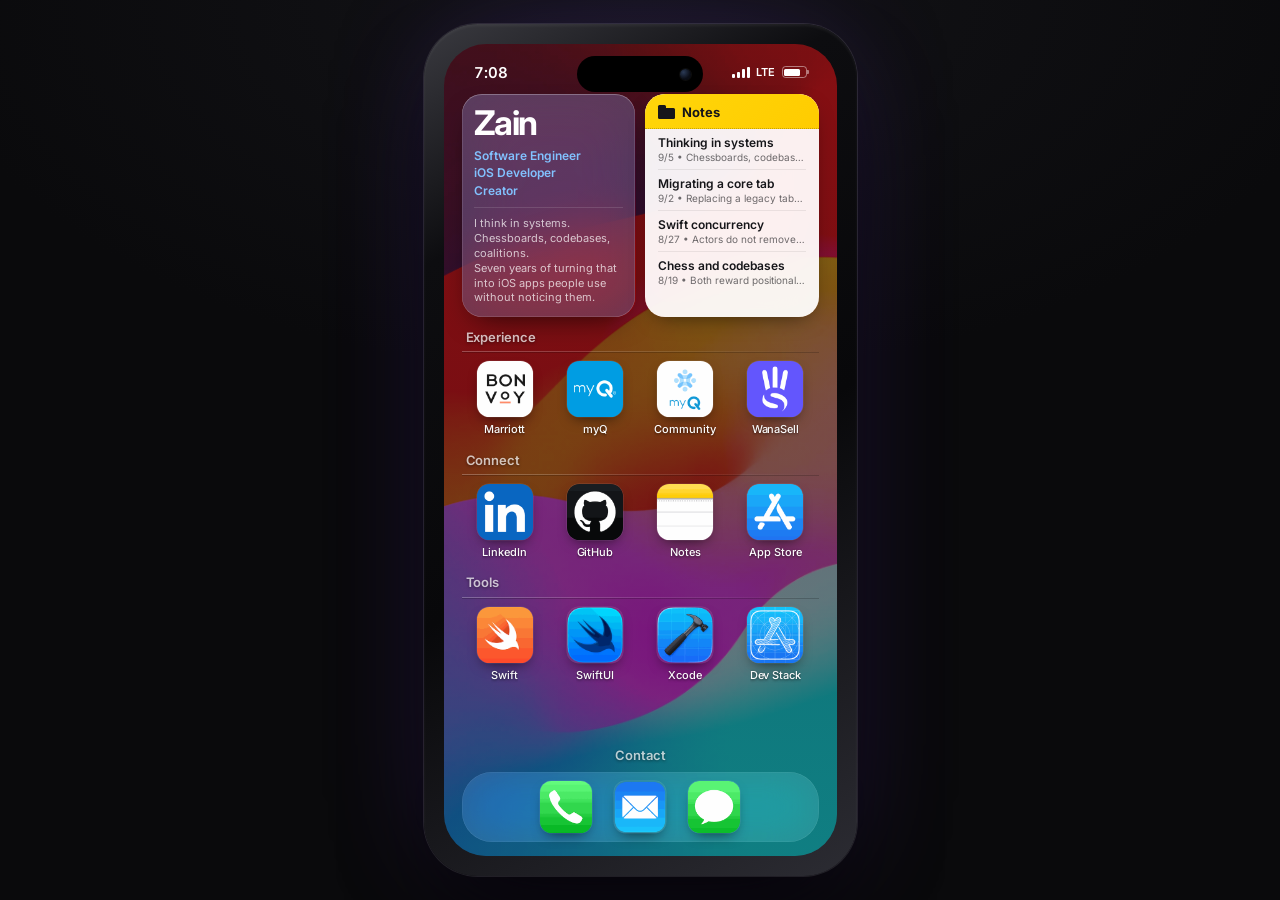
==== index.html @ bf6c98fd "Version asset URLs by content hash The live site broke for anyone holding a cached stylesheet. style" ====
<!DOCTYPE html>
<html lang="en">
<head>
  <meta charset="utf-8" />
  <meta name="viewport" content="width=device-width, initial-scale=1, viewport-fit=cover" />

  <title>zain</title>
  <meta name="description" content="Zain A. is an iOS software engineer building native apps in Swift and SwiftUI. Currently at Marriott, previously myQ and WanaSell." />
  <link rel="canonical" href="https://iosza.in/" />
  <meta name="theme-color" content="#0a0a0c" />
  <meta name="color-scheme" content="dark" />

  <meta property="og:type" content="website" />
  <meta property="og:url" content="https://iosza.in/" />
  <meta property="og:title" content="Zain A. — iOS Engineer" />
  <meta property="og:description" content="Building native apps in Swift and SwiftUI. Currently at Marriott, previously myQ and WanaSell." />
  <meta property="og:image" content="https://iosza.in/assets/og-card.png" />
  <meta property="og:image:width" content="1200" />
  <meta property="og:image:height" content="630" />
  <meta property="og:image:alt" content="Zain A., iOS Engineer" />

  <meta name="twitter:card" content="summary_large_image" />
  <meta name="twitter:title" content="Zain A. — iOS Engineer" />
  <meta name="twitter:description" content="Building native apps in Swift and SwiftUI. Currently at Marriott, previously myQ and WanaSell." />
  <meta name="twitter:image" content="https://iosza.in/assets/og-card.png" />

  <link rel="icon" href="assets/favicon.svg" type="image/svg+xml" />
  <link rel="apple-touch-icon" href="assets/apple-touch-icon.png" />
  <link rel="alternate" type="application/rss+xml" title="Notes — Zain A." href="notes/feed.xml" />

  <link rel="preconnect" href="https://fonts.googleapis.com">
  <link rel="preconnect" href="https://fonts.gstatic.com" crossorigin>
  <link href="https://fonts.googleapis.com/css2?family=Inter:wght@400;500;600;700&display=swap" rel="stylesheet">
  <link rel="stylesheet" href="styles.css?v=f5e1e646">

  <script type="application/ld+json">
  {
    "@context": "https://schema.org",
    "@type": "Person",
    "name": "Zain Ahmed",
    "url": "https://iosza.in/",
    "jobTitle": "iOS Software Engineer",
    "email": "mailto:ioszainahmed@gmail.com",
    "sameAs": [
      "https://www.linkedin.com/in/zainahmedios/",
      "https://github.com/ioszainahmed"
    ],
    "knowsAbout": ["Swift", "SwiftUI", "UIKit", "iOS Development", "GraphQL"]
  }
  </script>
</head>
<body>
  <div class="stage">
    <div class="phone-frame">
      <div class="dynamic-island" aria-hidden="true">
        <span class="island-camera"></span>
      </div>

      <main class="screen">
        <div class="statusbar" aria-hidden="true">
          <span class="clock" id="time">9:41</span>
          <span class="status-right">
            <span class="signal"><i></i><i></i><i></i><i></i></span>
            <span class="carrier">LTE</span>
            <span class="battery"></span>
          </span>
        </div>

        <div class="widgets">
          <section class="widget about" aria-labelledby="about-name">
            <h1 id="about-name">Zain</h1>
            <p class="role">Software Engineer<br>iOS Developer<br>Creator</p>
            <p class="tagline">I think in systems. Chessboards, codebases, coalitions.<br>Seven years of turning that into iOS apps people use without noticing them.</p>
          </section>

          <section class="widget notes" aria-labelledby="notes-heading">
            <a class="notes-header" href="notes/">
              <span class="notes-glyph" aria-hidden="true"></span>
              <h2 id="notes-heading">Notes</h2>
            </a>
            <!-- The rows below are written by build.py from content/notes/*.md.
                 Edit the Markdown and re-run the build; hand edits here are lost. -->
            <ul class="notes-list">
              <!-- build:notes-widget -->
              <li class="note-item">
                <a class="note-link" href="notes/thinking-in-systems/">
                  <span class="note-title">Thinking in systems</span>
                  <span class="note-meta">9/5 &#8226; Chessboards, codebases and coalitions turn out to be the same problem wearing different clothes.</span>
                </a>
              </li>
              <li class="note-item">
                <a class="note-link" href="notes/migrating-a-core-tab/">
                  <span class="note-title">Migrating a core tab</span>
                  <span class="note-meta">9/2 &#8226; Replacing a legacy tab in a shipping app, one screen at a time, without a rewrite anyone had to approve.</span>
                </a>
              </li>
              <li class="note-item">
                <a class="note-link" href="notes/swift-concurrency/">
                  <span class="note-title">Swift concurrency</span>
                  <span class="note-meta">8/27 &#8226; Actors do not remove the concurrency problem, they move it to the boundary where you can see it.</span>
                </a>
              </li>
              <li class="note-item">
                <a class="note-link" href="notes/chess-and-codebases/">
                  <span class="note-title">Chess and codebases</span>
                  <span class="note-meta">8/19 &#8226; Both reward positional play, and both punish the move that only works if nothing else changes.</span>
                </a>
              </li>
              <!-- /build:notes-widget -->
            </ul>
          </section>
        </div>

        <div class="apps">
          <section class="app-row" aria-labelledby="row-experience">
            <h2 class="row-title" id="row-experience">Experience</h2>
            <div class="row-apps">
              <button class="icon" type="button" data-action="experience" data-project="Marriott">
                <span class="tile"><img src="assets/bonvoy.png" alt="" width="180" height="180" decoding="async"></span>
                <span class="label">Marriott</span>
              </button>
              <button class="icon" type="button" data-action="experience" data-project="myQ">
                <span class="tile"><img src="assets/myQ.png" alt="" width="180" height="180" decoding="async"></span>
                <span class="label">myQ</span>
              </button>
              <button class="icon" type="button" data-action="experience" data-project="Community">
                <span class="tile"><img src="assets/community.png" alt="" width="180" height="180" decoding="async"></span>
                <span class="label">Community</span>
              </button>
              <button class="icon" type="button" data-action="experience" data-project="WanaSell">
                <span class="tile"><img src="assets/wanasell.png" alt="" width="180" height="180" decoding="async"></span>
                <span class="label">WanaSell</span>
              </button>
            </div>
          </section>

          <section class="app-row" aria-labelledby="row-connect">
            <h2 class="row-title" id="row-connect">Connect</h2>
            <div class="row-apps">
              <a class="icon" href="https://www.linkedin.com/in/zainahmedios/" target="_blank" rel="noopener noreferrer">
                <span class="tile"><img src="assets/linkedin.png" alt="" width="180" height="180" decoding="async"></span>
                <span class="label">LinkedIn</span>
              </a>
              <a class="icon" href="https://github.com/ioszainahmed" target="_blank" rel="noopener noreferrer">
                <span class="tile"><img src="assets/github.png" alt="" width="180" height="180" decoding="async"></span>
                <span class="label">GitHub</span>
              </a>
              <a class="icon" href="notes/">
                <span class="tile"><img src="assets/notes.png" alt="" width="180" height="180" decoding="async"></span>
                <span class="label">Notes</span>
              </a>
              <button class="icon" type="button" data-action="modal" data-project="App Store">
                <span class="tile"><img src="assets/app-store.png" alt="" width="180" height="180" decoding="async"></span>
                <span class="label">App Store</span>
              </button>
            </div>
          </section>

          <section class="app-row" aria-labelledby="row-tools">
            <h2 class="row-title" id="row-tools">Tools</h2>
            <div class="row-apps">
              <button class="icon" type="button" data-action="modal" data-project="Swift">
                <span class="tile"><img src="assets/swift.png" alt="" width="180" height="180" decoding="async"></span>
                <span class="label">Swift</span>
              </button>
              <button class="icon" type="button" data-action="modal" data-project="SwiftUI">
                <span class="tile"><img src="assets/swiftui.png" alt="" width="180" height="180" decoding="async"></span>
                <span class="label">SwiftUI</span>
              </button>
              <button class="icon" type="button" data-action="modal" data-project="Xcode">
                <span class="tile"><img src="assets/xcode.png" alt="" width="180" height="180" decoding="async"></span>
                <span class="label">Xcode</span>
              </button>
              <button class="icon" type="button" data-action="modal" data-project="Dev Stack">
                <span class="tile"><img src="assets/developer.png" alt="" width="180" height="180" decoding="async"></span>
                <span class="label">Dev Stack</span>
              </button>
            </div>
          </section>
        </div>

        <nav class="dock-section" aria-label="Contact">
          <h2 class="dock-title">Contact</h2>
          <div class="dock">
            <a href="tel:+16302862042" aria-label="Call Zain">
              <span class="tile"><img src="assets/phone.png" alt="" width="180" height="180" decoding="async"></span>
            </a>
            <a href="mailto:ioszainahmed@gmail.com" aria-label="Email Zain">
              <span class="tile"><img src="assets/email.png" alt="" width="180" height="180" decoding="async"></span>
            </a>
            <a href="sms:+16302862042" aria-label="Text Zain">
              <span class="tile"><img src="assets/message.png" alt="" width="180" height="180" decoding="async"></span>
            </a>
          </div>
        </nav>
      </main>
    </div>

    <aside class="detail" id="detail" role="dialog" aria-modal="true" aria-labelledby="detail-title" inert>
      <div class="detail-panel"></div>
    </aside>
  </div>

  <script src="clock.js?v=0480e326"></script>
  <script src="script.js?v=082ebb7b"></script>
</body>
</html>
---- styles.css ----
/* ==========================================================================
   Zain Ahmed — iOS-style portfolio
   The phone frame is 393px wide, matching an iPhone 15 Pro at 1x, so the
   iOS type ramp below is used at its true point sizes rather than rescaled.
   ========================================================================== */

:root {
  /* --- Wallpaper -------------------------------------------------------- */
  /* The stock iOS wallpaper. It is what makes this read as an iPhone rather
     than a generic phone, so it stays. */
  --wall: url('assets/wallpaper.jpg') center / cover no-repeat;
  /* The image has a near-white band across the middle, exactly where the
     Connect and Tools rows sit, and that band sets the legibility floor.

     Most of the taming is done by the filter rather than the scrim, because a
     black scrim desaturates as it darkens — it washes the wallpaper toward
     grey — whereas contrast() compresses the bright band while lifting the
     shadows, and saturate() puts the colour back. Measured against the source
     image, this combination is 35% brighter and 26% more colourful than a flat
     scrim alone, at the same worst-case contrast.

     White app labels sit at 4.57:1 here (AA is 4.5:1). Raising brightness or
     dropping the scrim goes under it — re-measure rather than adjusting by
     eye. */
  --wall-filter: saturate(1.45) contrast(0.8) brightness(0.72);
  --wall-scrim:
    linear-gradient(
      180deg,
      rgba(8, 4, 20, 0.20) 0%,
      rgba(8, 4, 20, 0.26) 34%,
      rgba(8, 4, 20, 0.30) 62%,
      rgba(8, 4, 20, 0.24) 100%
    );

  /* --- Surfaces --------------------------------------------------------- */
  --void: #0a0a0c;          /* the room the phone sits in */
  --void-lift: #131317;
  --widget-bg: rgba(255, 255, 255, 0.94);
  --widget-line: rgba(0, 0, 0, 0.07);
  --panel-bg: rgba(22, 20, 30, 0.72);
  --panel-line: rgba(255, 255, 255, 0.10);
  --sheet-bg: rgba(30, 28, 38, 0.86);

  /* --- Ink -------------------------------------------------------------- */
  --ink: #ffffff;
  --ink-2: rgba(255, 255, 255, 0.72);
  --ink-3: rgba(255, 255, 255, 0.46);
  --ink-dark: #16161a;
  --ink-dark-2: rgba(22, 22, 26, 0.62);
  --ink-dark-3: rgba(22, 22, 26, 0.42);

  /* iOS dark-mode system colors, not the light-mode ones. */
  --blue: #0a84ff;
  --yellow: #ffd60a;
  --focus: #0a84ff;

  /* --- Type ramp (iOS) -------------------------------------------------- */
  --t-large: 34px;
  --t-title2: 22px;
  --t-title3: 20px;
  --t-headline: 17px;
  --t-body: 17px;
  --t-callout: 16px;
  --t-subhead: 15px;
  --t-footnote: 13px;
  --t-caption: 12px;
  --t-caption2: 11px;

  --sans: -apple-system, BlinkMacSystemFont, "SF Pro Text", "SF Pro Display",
          "Inter", "Segoe UI", Roboto, system-ui, sans-serif;
  --mono: ui-monospace, SFMono-Regular, "SF Mono", Menlo, Consolas, monospace;

  /* --- Reading scale ----------------------------------------------------
     The ramp above is a UI ramp. It tops out at 17px for body copy, which is
     right in a 393px column and too small in a 65ch one, so long-form gets
     four more steps rather than a second system — the article pages still use
     --t-footnote, --t-callout and --t-title3 alongside these. Each one is the
     ceiling of a clamp whose floor is a value from the ramp above, so a phone
     reads the iOS sizes and a laptop reads the larger ones. */
  --t-read: 20px;
  --t-read-lead: 22px;
  --t-read-h2: 30px;
  --t-display: 40px;

  /* --- Article surfaces --------------------------------------------------
     The article pages keep the wallpaper so they feel like the same site, but
     a 2,000-word column cannot be asked to hold contrast against the image's
     near-white band. A second veil over the usual scrim takes the worst case
     from 4.57:1 to 9.3:1 for white and 5.7:1 for --ink-2, which is what the
     hero sits on; the reading surface under it composites to rgb(19,19,22)
     over that same worst case, putting body text at 14.0:1. */
  --read-veil:
    linear-gradient(
      180deg,
      rgba(6, 4, 14, 0.42) 0%,
      rgba(6, 4, 14, 0.55) 55%,
      rgba(6, 4, 14, 0.62) 100%
    );
  --read-surface: rgba(12, 12, 15, 0.94);
  --ink-read: rgba(255, 255, 255, 0.88);

  /* --- Geometry --------------------------------------------------------- */
  --r-tile: 22%;            /* percentage keeps the squircle proportional */
  --r-widget: 20px;
  --r-panel: 26px;
  --r-screen: 42px;
  --r-frame: 54px;

  /* --- Motion ----------------------------------------------------------- */
  /* The curve iOS uses to present sheets. */
  --ease-sheet: cubic-bezier(0.32, 0.72, 0, 1);
  --ease-out: cubic-bezier(0.22, 0.61, 0.36, 1);
  /* A real spring, with the overshoot left in. */
  --spring: linear(
    0, 0.0088 1.9%, 0.0344 3.9%, 0.1163 7.2%, 0.4213 16.6%, 0.5399 20.7%,
    0.6408 24.9%, 0.7255 29.2%, 0.7962 33.7%, 0.8548 38.5%, 0.9028 43.6%,
    0.9419 49.3%, 0.9718 55.4%, 0.9937 62.5%, 1.0074 70.4%, 1.0129 80.4%,
    1.0084 94.4%, 1
  );
  --dur-sheet: 480ms;
  --dur-tap: 140ms;
}

/* ==========================================================================
   Reset
   ========================================================================== */

*, *::before, *::after { box-sizing: border-box; }
* { margin: 0; padding: 0; }

html { -webkit-text-size-adjust: 100%; }

body {
  min-height: 100vh;
  min-height: 100dvh;
  font-family: var(--sans);
  font-size: var(--t-body);
  line-height: 1.4;
  color: var(--ink);
  background: var(--void);
  background-image: radial-gradient(80% 60% at 50% 0%, var(--void-lift) 0%, var(--void) 70%);
  -webkit-font-smoothing: antialiased;
  -moz-osx-font-smoothing: grayscale;
  overflow-x: hidden;
}

img { display: block; max-width: 100%; height: auto; }
ul { list-style: none; }

button {
  font: inherit;
  color: inherit;
  background: none;
  border: 0;
  cursor: pointer;
  -webkit-tap-highlight-color: transparent;
}

a {
  color: inherit;
  text-decoration: none;
  -webkit-tap-highlight-color: transparent;
}

:focus-visible {
  outline: 2px solid var(--focus);
  outline-offset: 3px;
  border-radius: 6px;
}

/* ==========================================================================
   Stage — the room the phone is staged in
   ========================================================================== */

.stage {
  position: relative;
  display: flex;
  align-items: center;
  justify-content: center;
  min-height: 100vh;
  min-height: 100dvh;
  padding: 24px;
}

/* A soft pool of light under the phone, so it reads as sitting in a space
   rather than floating on a flat background. */
.stage::after {
  content: "";
  position: absolute;
  left: 50%;
  bottom: max(8px, 4vh);
  width: min(620px, 70vw);
  height: 120px;
  transform: translateX(-50%);
  background: radial-gradient(50% 50% at 50% 50%, rgba(123, 63, 242, 0.22) 0%, rgba(123, 63, 242, 0) 70%);
  filter: blur(24px);
  pointer-events: none;
  z-index: 0;
  transition: transform 700ms var(--ease-sheet);
}

.stage.detail-open::after { transform: translateX(calc(-50% - 250px)); }

/* ==========================================================================
   Phone
   ========================================================================== */

.phone-frame {
  position: relative;
  z-index: 1;
  width: 433px;              /* 393 screen + 20 bezel each side */
  height: 892px;
  max-height: calc(100dvh - 48px);
  padding: 20px;
  border-radius: var(--r-frame);
  background: linear-gradient(150deg, #3a3a40 0%, #0d0d10 22%, #08080a 55%, #2c2c33 100%);
  box-shadow:
    0 0 0 1px rgba(255, 255, 255, 0.10),
    0 2px 3px rgba(255, 255, 255, 0.06) inset,
    0 50px 90px -20px rgba(0, 0, 0, 0.85),
    0 0 120px -30px rgba(123, 63, 242, 0.35);
  transition: transform 700ms var(--ease-sheet);
}

.stage.detail-open .phone-frame { transform: translateX(-250px); }

.dynamic-island {
  position: absolute;
  top: 32px;
  left: 50%;
  transform: translateX(-50%);
  width: 126px;
  height: 36px;
  border-radius: 18px;
  background: #000;
  z-index: 5;
  display: flex;
  align-items: center;
  justify-content: flex-end;
  padding-right: 12px;
}

.island-camera {
  width: 11px;
  height: 11px;
  border-radius: 50%;
  background: radial-gradient(circle at 32% 30%, #2b3a55 0%, #0a0d16 62%);
  box-shadow: 0 0 0 1px rgba(255, 255, 255, 0.05);
}

/* --- Screen ------------------------------------------------------------- */

.screen {
  position: relative;
  display: grid;
  grid-template-rows: auto auto 1fr auto;
  gap: 11px;
  width: 100%;
  height: 100%;
  padding: 12px 18px 14px;
  border-radius: var(--r-screen);
  /* The frame is a fixed height and shrinks with the viewport, so on a short
     window the content can exceed it. Scrolling beats clipping the dock. */
  overflow-y: auto;
  overflow-x: hidden;
  scrollbar-width: none;
  isolation: isolate;
}

.screen::-webkit-scrollbar { display: none; }

.screen::before {
  content: "";
  position: absolute;
  inset: 0;
  background: var(--wall);
  filter: var(--wall-filter);
  z-index: -2;
}

.screen::after {
  content: "";
  position: absolute;
  inset: 0;
  background: var(--wall-scrim);
  z-index: -1;
}

/* ==========================================================================
   Status bar
   ========================================================================== */

.statusbar {
  display: flex;
  align-items: center;
  justify-content: space-between;
  padding: 6px 12px 0;
  font-size: var(--t-subhead);
  font-weight: 600;
  letter-spacing: 0.1px;
}

/* Tabular figures so the clock does not reflow as the digits change. */
.clock { font-variant-numeric: tabular-nums; }

.status-right {
  display: flex;
  align-items: center;
  gap: 6px;
}

.signal {
  display: flex;
  align-items: flex-end;
  gap: 2px;
  height: 11px;
}

.signal i {
  width: 3px;
  border-radius: 1px;
  background: var(--ink);
}

.signal i:nth-child(1) { height: 4px; }
.signal i:nth-child(2) { height: 6px; }
.signal i:nth-child(3) { height: 9px; }
.signal i:nth-child(4) { height: 11px; }

.carrier { font-size: var(--t-caption2); font-weight: 600; }

.battery {
  position: relative;
  width: 25px;
  height: 12px;
  border: 1px solid rgba(255, 255, 255, 0.45);
  border-radius: 3.5px;
}

.battery::before {
  content: "";
  position: absolute;
  inset: 1.5px;
  width: 68%;
  border-radius: 1.5px;
  background: var(--ink);
}

.battery::after {
  content: "";
  position: absolute;
  top: 50%;
  right: -3px;
  width: 2px;
  height: 4px;
  transform: translateY(-50%);
  border-radius: 0 1px 1px 0;
  background: rgba(255, 255, 255, 0.45);
}

/* ==========================================================================
   Widgets
   ========================================================================== */

.widgets {
  display: grid;
  grid-template-columns: 1fr 1fr;
  gap: 10px;
}

.widget {
  padding: 12px;
  border-radius: var(--r-widget);
  background: var(--widget-bg);
  color: var(--ink-dark);
  box-shadow:
    0 1px 0 rgba(255, 255, 255, 0.4) inset,
    0 8px 22px -10px rgba(0, 0, 0, 0.65);
  -webkit-backdrop-filter: blur(20px) saturate(180%);
  backdrop-filter: blur(20px) saturate(180%);
}

/* Widgets on a real home screen do not match each other — each one carries its
   own app's design language. Notes keeps the white paper of the real Notes
   widget; this one takes the dark vibrancy material, which separates the two
   and lets the name carry the weight its heading rank deserves. */
.about {
  color: var(--ink);
  /* A dark vibrancy material, so it stays translucent and lets the wallpaper
     through the blur — that is what separates it from the wallpaper, not
     opacity. An earlier pass at 0.94 alpha was effectively solid: it sat only
     1.5x lighter than the band behind it, which read as a flat dark slab and
     made the backdrop-filter pointless. These values land 3.4-4.3x lighter
     than that band, keeping white at 9.3:1 and the tagline at 4.6:1. */
  background:
    linear-gradient(158deg, rgba(104, 100, 140, 0.56) 0%, rgba(88, 84, 122, 0.58) 100%);
  -webkit-backdrop-filter: blur(30px) saturate(200%);
  backdrop-filter: blur(30px) saturate(200%);
  box-shadow:
    0 0 0 0.5px rgba(255, 255, 255, 0.22) inset,
    0 1px 0 rgba(255, 255, 255, 0.18) inset,
    0 12px 30px -14px rgba(0, 0, 0, 0.8);
}

/* Short and lowercase, so it can carry real size — a four-letter name at the
   old 22px just left the card looking empty. */
.about h1 {
  font-size: var(--t-large);
  font-weight: 700;
  letter-spacing: -1.4px;
  line-height: 1;
}

.about .role {
  margin-top: 7px;
  font-size: var(--t-caption);
  font-weight: 600;
  line-height: 1.45;
  /* iOS system blue is tuned for near-black. On this lifted, translucent
     surface it measures 2.55:1 — lightened until it clears AA at 4.9:1. */
  color: #82c2ff;
}

.about .tagline {
  margin-top: 8px;
  padding-top: 8px;
  border-top: 1px solid rgba(255, 255, 255, 0.12);
  font-size: var(--t-caption2);
  line-height: 1.35;
  color: var(--ink-2);
  text-wrap: pretty;
}

/* --- Notes -------------------------------------------------------------- */

/* The real Notes widget: a yellow header band with a white folder mark, a
   perforated edge under it, then the note list on white. The header bleeds to
   the widget edges, so the padding lives on the sections rather than the card.
   `.widget.notes` outranks the plain `.widget` padding at every breakpoint. */
.widget.notes {
  display: flex;
  flex-direction: column;
  padding: 0;
  overflow: hidden;
}

/* An <a> to /notes/, matching the real widget: tapping the header opens the
   app. The band bleeds to the widget edges under `overflow: hidden`, so the
   focus ring is inset — a positive offset would be clipped away. */
.notes-header {
  display: flex;
  align-items: center;
  gap: 7px;
  padding: 9px 13px 7px;
  color: var(--ink-dark);
  background: linear-gradient(135deg, #ffd60a 0%, #ffcc00 100%);
  border-bottom: 1.5px dotted rgba(0, 0, 0, 0.22);
  transition: filter var(--dur-tap) var(--ease-out);
}

.notes-header:focus-visible {
  outline: 2px solid var(--ink-dark);
  outline-offset: -3px;
  border-radius: 0;
}

@media (hover: hover) {
  .notes-header:hover { filter: brightness(1.06); }
}

/* Filled white folder: a tab, then the body. */
.notes-glyph {
  position: relative;
  width: 17px;
  height: 14px;
  flex-shrink: 0;
}

.notes-glyph::before {
  content: "";
  position: absolute;
  top: 0;
  left: 0;
  width: 7.5px;
  height: 3.5px;
  border-radius: 1.5px 1.5px 0 0;
  background: currentColor;
}

.notes-glyph::after {
  content: "";
  position: absolute;
  top: 2.5px;
  left: 0;
  width: 17px;
  height: 11.5px;
  border-radius: 1.5px;
  background: currentColor;
}

/* Dark ink, not white. White on this yellow measures 1.41:1 — it is what the
   real widget does, and it is indefensible on a site that lists ADA work in
   its own experience panel. Near-black on the same band is 12.8:1 and reads
   as the Notes app's navigation bar, which is where the app view takes it. */
.notes h2 {
  font-size: var(--t-footnote);
  font-weight: 700;
  letter-spacing: -0.1px;
  color: var(--ink-dark);
}

.notes-list {
  display: flex;
  flex-direction: column;
  padding: 0 13px 10px;
}

.note-item {
  display: flex;
  flex-direction: column;
  padding: 6px 0;
  border-bottom: 1px solid var(--widget-line);
}

.note-item:last-child { border-bottom: 0; padding-bottom: 0; }

/* Each row goes straight to its article rather than to the list: the rows name
   specific pieces, so landing on an index would read as a misfire. */
.note-link {
  display: flex;
  flex-direction: column;
  gap: 1px;
}

.note-link:active { opacity: 0.5; }

@media (hover: hover) {
  .note-link:hover .note-title {
    text-decoration: underline;
    text-underline-offset: 2px;
  }
}

.note-title {
  font-size: var(--t-caption);
  font-weight: 600;
  line-height: 1.25;
}

/* One line, clipped. The preview is the note's description now rather than a
   fixed "No additional text", and a two-line preview would grow the card past
   the name widget it is stretch-aligned with.

   --ink-dark-3 was 2.53:1 against the widget paper. --ink-dark-2 is 4.96:1;
   the alpha that first clears AA here is 0.591, so 0.62 is the nearest token
   above it rather than a new one. */
.note-meta {
  font-size: 10px;
  color: var(--ink-dark-2);
  line-height: 1.2;
  white-space: nowrap;
  overflow: hidden;
  text-overflow: ellipsis;
}

/* ==========================================================================
   Notes app — /notes/, the widget's app opened over the home screen

   This is a page of its own rather than an overlay on /. An overlay would mean
   browser Back from an article returns to the home screen with the app shut,
   and the list would have no URL to link or share.

   A list of titles reads fine at 393px, so the frame costs nothing here and
   the illusion is worth keeping. The articles abandon it — see Reader below.
   ========================================================================== */

/* Two rows, not four: status bar, then the app filling everything under it.
   `.screen.screen-app` outranks the plain `.screen` rule in the mobile block,
   which restates the four-row template. */
.screen.screen-app {
  grid-template-rows: auto 1fr;
  gap: 0;
  padding: 12px 0 0;
}

.screen-app .statusbar { padding: 6px 22px 0; }

/* iOS zooms an app open from the icon it was launched from. The Notes icon is
   the third tile of the Connect row, about 62% across and 66% down the home
   screen, and the app is very nearly the full screen, so its own 62%/66% is
   close enough to land the zoom where the icon was. 0.16 is 62px over 393px —
   an icon's share of the screen width. */
@keyframes app-open {
  from { opacity: 0; transform: scale(0.16); }
  to   { opacity: 1; transform: scale(1); }
}

.notes-app {
  display: flex;
  flex-direction: column;
  min-height: 0;             /* so the list, not the card, does the scrolling */
  margin-top: 10px;
  border-radius: 22px 22px 0 0;
  background: rgba(252, 252, 254, 0.96);
  -webkit-backdrop-filter: blur(24px) saturate(180%);
  backdrop-filter: blur(24px) saturate(180%);
  color: var(--ink-dark);
  overflow: hidden;
  box-shadow:
    0 1px 0 rgba(255, 255, 255, 0.5) inset,
    0 -14px 40px -12px rgba(0, 0, 0, 0.7);
  transform-origin: 62% 66%;
  animation: app-open 520ms var(--ease-sheet) backwards;
}

/* --- Navigation bar ----------------------------------------------------- */

.notes-app-bar {
  flex-shrink: 0;
  padding: 10px 16px 12px;
  background: linear-gradient(135deg, #ffd60a 0%, #ffcc00 100%);
  border-bottom: 1.5px dotted rgba(0, 0, 0, 0.22);
}

.notes-app-back {
  display: inline-flex;
  align-items: center;
  gap: 5px;
  font-size: var(--t-subhead);
  font-weight: 600;
  color: var(--ink-dark-2);   /* 7.3:1 on the band */
}

.notes-app-back:focus-visible {
  outline-color: var(--ink-dark);
  outline-offset: 2px;
}

@media (hover: hover) {
  .notes-app-back:hover { color: var(--ink-dark); }
}

.notes-app-chevron {
  width: 8px;
  height: 8px;
  border-left: 2px solid currentColor;
  border-bottom: 2px solid currentColor;
  border-radius: 1px;
  transform: rotate(45deg);
}

.notes-app-title {
  display: flex;
  align-items: center;
  gap: 8px;
  margin-top: 6px;
  font-size: var(--t-title2);
  font-weight: 700;
  letter-spacing: -0.6px;
  color: var(--ink-dark);
}

/* --- List --------------------------------------------------------------- */

.notes-app-list {
  flex: 1;
  min-height: 0;
  overflow-y: auto;
  overscroll-behavior: contain;
  -webkit-overflow-scrolling: touch;
}

.note-row + .note-row { border-top: 1px solid var(--widget-line); }

.note-row-link {
  display: flex;
  flex-direction: column;
  gap: 3px;
  padding: 12px 16px;
}

/* The rows run edge to edge inside `overflow: hidden`, so the ring is inset. */
.note-row-link:focus-visible {
  outline: 2px solid var(--focus);
  outline-offset: -3px;
  border-radius: 8px;
}

.note-row-link:active { background: rgba(0, 0, 0, 0.05); }

@media (hover: hover) {
  .note-row-link:hover { background: rgba(0, 0, 0, 0.035); }
}

.note-row-title {
  font-size: var(--t-headline);
  font-weight: 600;
  line-height: 1.25;
  letter-spacing: -0.2px;
}

/* One line with an ellipsis, the way the real list truncates a preview. */
.note-row-meta {
  font-size: var(--t-footnote);
  line-height: 1.3;
  color: var(--ink-dark-2);   /* 4.96:1 on the app's paper */
  white-space: nowrap;
  overflow: hidden;
  text-overflow: ellipsis;
}

/* The count sits in a bottom toolbar, as it does in the app. */
.notes-app-count {
  flex-shrink: 0;
  padding: 10px 16px max(12px, env(safe-area-inset-bottom));
  border-top: 1px solid var(--widget-line);
  background: rgba(0, 0, 0, 0.025);
  font-size: var(--t-caption);
  text-align: center;
  color: var(--ink-dark-2);
}

/* ==========================================================================
   App grid
   ========================================================================== */

/* A real home screen grid has a fixed pitch: the rows sit at a constant spacing
   under the widgets and do not stretch to fill the screen. iPad uses a larger
   pitch than iPhone, but it is still fixed. Any spare height collects between
   the last row and the dock, which is why this is flex-start and not
   space-evenly or center. */
.apps {
  display: flex;
  flex-direction: column;
  justify-content: flex-start;
  gap: 13px;
}

.row-title {
  position: relative;
  margin-bottom: 9px;
  padding: 0 4px 6px;
  font-size: var(--t-footnote);
  font-weight: 600;
  letter-spacing: -0.08px;
  color: var(--ink-2);
  text-shadow: 0 1px 3px rgba(0, 0, 0, 0.45);
}

/* A hairline under each section heading. It fades out to the right rather than
   from both ends: the headings are left-aligned, so a symmetric fade would
   imply centred content. The dark line beneath the light one keeps it visible
   where the wallpaper runs pale. */
.row-title::after {
  content: "";
  position: absolute;
  left: 0;
  right: 0;
  bottom: 0;
  height: 1px;
  background: linear-gradient(
    90deg,
    rgba(255, 255, 255, 0.26) 0%,
    rgba(255, 255, 255, 0.14) 48%,
    rgba(255, 255, 255, 0) 100%
  );
  box-shadow: 0 1px 0 rgba(0, 0, 0, 0.18);
}

.row-apps {
  display: grid;
  grid-template-columns: repeat(4, 1fr);
  gap: 10px 4px;
}

.icon {
  display: flex;
  flex-direction: column;
  align-items: center;
  gap: 5px;
  min-width: 0;
}

.tile {
  position: relative;
  display: block;
  width: 56px;
  aspect-ratio: 1;
  border-radius: var(--r-tile);
  overflow: hidden;
  background: rgba(255, 255, 255, 0.06);
  box-shadow:
    0 0 0 0.5px rgba(255, 255, 255, 0.14),
    0 6px 14px -6px rgba(0, 0, 0, 0.7);
  transition: transform var(--dur-tap) var(--ease-out);
}

.tile img { width: 100%; height: 100%; object-fit: cover; }

/* Two source icons ship with their own padding baked in; scale them up so
   every tile reads at the same optical size. */
.tile img[src*="xcode"],
.tile img[src*="swiftui"] { transform: scale(1.08); }

.label {
  font-size: var(--t-caption2);
  font-weight: 500;
  letter-spacing: -0.05px;
  color: var(--ink);
  text-shadow: 0 1px 3px rgba(0, 0, 0, 0.6);
  text-align: center;
  max-width: 100%;
  overflow: hidden;
  text-overflow: ellipsis;
  white-space: nowrap;
}

/* Touch and pointer feedback: iOS scales the icon, it does not fade it. */
.icon:active .tile { transform: scale(0.9); }

@media (hover: hover) {
  .icon:hover .tile { transform: scale(1.06); }
  .icon:active .tile { transform: scale(0.9); }
}

.icon:focus-visible { outline: none; }
.icon:focus-visible .tile {
  outline: 2.5px solid var(--focus);
  outline-offset: 3px;
}

/* ==========================================================================
   Dock
   ========================================================================== */

.dock-section { display: flex; flex-direction: column; gap: 8px; }

.dock-title {
  font-size: var(--t-footnote);
  font-weight: 600;
  color: var(--ink-2);
  text-align: center;
  text-shadow: 0 1px 3px rgba(0, 0, 0, 0.45);
}

.dock {
  display: flex;
  justify-content: center;
  gap: 22px;
  padding: 9px 20px;
  border-radius: 30px;
  background: rgba(255, 255, 255, 0.12);
  -webkit-backdrop-filter: blur(24px) saturate(180%);
  backdrop-filter: blur(24px) saturate(180%);
  box-shadow: 0 0 0 0.5px rgba(255, 255, 255, 0.10) inset;
}

.dock .tile { width: 52px; }
.dock a:active .tile { transform: scale(0.9); }

@media (hover: hover) {
  .dock a:hover .tile { transform: scale(1.06); }
}

.dock a:focus-visible { outline: none; }
.dock a:focus-visible .tile {
  outline: 2.5px solid var(--focus);
  outline-offset: 3px;
}

/* ==========================================================================
   Detail panel — desktop: a card beside the phone; mobile: a bottom sheet
   ========================================================================== */

.detail {
  position: absolute;
  top: 50%;
  left: 50%;
  z-index: 2;
  width: 460px;
  /* Shrink-wraps the content so a short entry is a compact card rather than a
     full-height column with dead space under the button. */
  height: auto;
  max-height: min(892px, calc(100dvh - 48px));
  /* The resting offset stays close to the open one: a hidden element still
     counts toward scrollWidth, and parking it far right gave the page a
     phantom horizontal scrollbar at narrower desktop widths. */
  transform: translate(calc(-50% + 264px), -50%);
  opacity: 0;
  visibility: hidden;
  transition:
    transform var(--dur-sheet) var(--ease-sheet),
    opacity 300ms var(--ease-out),
    visibility 0s linear var(--dur-sheet);
}

.stage.detail-open .detail {
  transform: translate(calc(-50% + 240px), -50%);
  opacity: 1;
  visibility: visible;
  transition:
    transform var(--dur-sheet) var(--ease-sheet),
    opacity 300ms var(--ease-out),
    visibility 0s;
}

.detail-panel {
  position: relative;
  height: auto;
  max-height: min(892px, calc(100dvh - 48px));
  overflow-y: auto;
  overscroll-behavior: contain;
  -webkit-overflow-scrolling: touch;
  padding: 34px 32px 32px;
  border-radius: var(--r-panel);
  background: var(--panel-bg);
  -webkit-backdrop-filter: blur(40px) saturate(180%);
  backdrop-filter: blur(40px) saturate(180%);
  box-shadow:
    0 0 0 1px var(--panel-line),
    0 1px 0 rgba(255, 255, 255, 0.08) inset,
    0 40px 80px -30px rgba(0, 0, 0, 0.9);
}

/* --- Panel content ------------------------------------------------------ */

.detail-close {
  position: absolute;
  top: 18px;
  right: 18px;
  display: grid;
  place-items: center;
  width: 30px;
  height: 30px;
  border-radius: 50%;
  background: rgba(255, 255, 255, 0.12);
  color: var(--ink-2);
  font-size: 15px;
  line-height: 1;
  transition: background var(--dur-tap) var(--ease-out);
}

.detail-close:hover { background: rgba(255, 255, 255, 0.22); color: var(--ink); }
.detail-close:active { transform: scale(0.92); }

.detail-head {
  display: flex;
  align-items: center;
  gap: 16px;
  padding-bottom: 20px;
  margin-bottom: 20px;
  border-bottom: 1px solid var(--panel-line);
}

.detail-icon {
  width: 64px;
  height: 64px;
  flex-shrink: 0;
  border-radius: var(--r-tile);
  overflow: hidden;
  box-shadow: 0 0 0 0.5px rgba(255, 255, 255, 0.16), 0 8px 18px -8px rgba(0, 0, 0, 0.8);
}

.detail-icon img { width: 100%; height: 100%; object-fit: cover; }

.detail-title {
  font-size: var(--t-title2);
  font-weight: 700;
  letter-spacing: -0.5px;
  line-height: 1.15;
}

.detail-role {
  margin-top: 3px;
  font-size: var(--t-subhead);
  font-weight: 500;
  color: var(--blue);
}

.detail-date {
  margin-top: 1px;
  font-size: var(--t-footnote);
  color: var(--ink-3);
  font-variant-numeric: tabular-nums;
}

.detail-body p { font-size: var(--t-subhead); color: var(--ink-2); }

.detail-bullet {
  position: relative;
  padding-left: 18px;
  margin-bottom: 11px;
  font-size: var(--t-subhead);
  line-height: 1.45;
  color: var(--ink-2);
  text-wrap: pretty;
}

.detail-bullet::before {
  content: "";
  position: absolute;
  left: 2px;
  top: 8px;
  width: 5px;
  height: 5px;
  border-radius: 50%;
  background: var(--blue);
}

.detail-link {
  color: var(--blue);
  font-weight: 500;
  text-decoration: underline;
  text-decoration-color: rgba(10, 132, 255, 0.4);
  text-underline-offset: 3px;
}

.detail-link:hover { text-decoration-color: var(--blue); }

.detail-tech {
  display: flex;
  flex-wrap: wrap;
  gap: 7px;
  margin-top: 22px;
}

.detail-tech span {
  padding: 5px 11px;
  border-radius: 100px;
  font-size: var(--t-caption);
  font-weight: 500;
  color: var(--ink-2);
  background: rgba(255, 255, 255, 0.08);
  box-shadow: 0 0 0 0.5px rgba(255, 255, 255, 0.10);
}

.detail-dismiss {
  display: block;
  width: 100%;
  margin-top: 28px;
  padding: 13px;
  border-radius: 14px;
  font-size: var(--t-headline);
  font-weight: 600;
  color: var(--blue);
  background: rgba(10, 132, 255, 0.12);
  transition: background var(--dur-tap) var(--ease-out);
}

.detail-dismiss:hover { background: rgba(10, 132, 255, 0.2); }
.detail-dismiss:active { transform: scale(0.985); }

/* The grabber only means anything on a sheet, so it is hidden on desktop. */
.detail-grabber { display: none; }

/* ==========================================================================
   Modal sheet
   ========================================================================== */

.sheet-backdrop {
  position: fixed;
  inset: 0;
  z-index: 50;
  display: grid;
  place-items: center;
  padding: 24px;
  background: rgba(4, 2, 10, 0.5);
  -webkit-backdrop-filter: blur(6px);
  backdrop-filter: blur(6px);
  opacity: 0;
  transition: opacity 260ms var(--ease-out);
}

.sheet-backdrop.open { opacity: 1; }

.sheet {
  position: relative;
  width: min(360px, 100%);
  max-height: min(560px, 85dvh);
  overflow-y: auto;
  overscroll-behavior: contain;
  padding: 26px 24px 24px;
  border-radius: var(--r-panel);
  background: var(--sheet-bg);
  -webkit-backdrop-filter: blur(40px) saturate(180%);
  backdrop-filter: blur(40px) saturate(180%);
  box-shadow:
    0 0 0 1px var(--panel-line),
    0 1px 0 rgba(255, 255, 255, 0.08) inset,
    0 40px 80px -30px rgba(0, 0, 0, 0.9);
  transform: scale(0.92);
  opacity: 0;
  transition:
    transform var(--dur-sheet) var(--spring),
    opacity 220ms var(--ease-out);
}

.sheet-backdrop.open .sheet { transform: scale(1); opacity: 1; }

.sheet-head {
  display: flex;
  align-items: flex-start;
  justify-content: space-between;
  gap: 12px;
  margin-bottom: 14px;
}

.sheet-title {
  font-size: var(--t-title3);
  font-weight: 700;
  letter-spacing: -0.4px;
}

.sheet p {
  font-size: var(--t-subhead);
  line-height: 1.45;
  color: var(--ink-2);
  text-wrap: pretty;
}

.sheet-cta {
  display: block;
  margin-top: 20px;
  padding: 13px;
  border-radius: 14px;
  font-size: var(--t-headline);
  font-weight: 600;
  text-align: center;
  color: #fff;
  background: var(--blue);
  transition: filter var(--dur-tap) var(--ease-out);
}

.sheet-cta:hover { filter: brightness(1.1); }
.sheet-cta:active { transform: scale(0.985); }

/* ==========================================================================
   Reader — /notes/<slug>/, one article

   The frame is abandoned here, on purpose. A list of titles reads fine at
   393px; two thousand words do not, and a fixed 393px column inside a 1440px
   window is a costume rather than a design. What carries over is the
   wallpaper, the type family and the tokens — the page should feel like the
   same site with the phone put down.
   ========================================================================== */

.reader {
  min-height: 100dvh;
  background: var(--void);
}

/* Fixed, so the wallpaper stays put as the article scrolls. Same image and
   same filter as the home screen; the extra veil is in --read-veil. */
.reader-wall {
  position: fixed;
  inset: 0;
  z-index: 0;
  pointer-events: none;
}

.reader-wall::before,
.reader-wall::after {
  content: "";
  position: absolute;
  inset: 0;
}

.reader-wall::before {
  background: var(--wall);
  filter: var(--wall-filter);
}

.reader-wall::after { background: var(--read-veil), var(--wall-scrim); }

.reader-hero,
.reader-main,
.reader-foot {
  position: relative;
  z-index: 1;
  padding-left: max(22px, env(safe-area-inset-left));
  padding-right: max(22px, env(safe-area-inset-right));
}

/* The measure, set by measurement rather than by the usual 65ch reflex. `ch`
   is the width of "0", which is much wider than the average lowercase letter
   in SF, so the usual 65ch ran the longest lines here to 90 characters — well
   past comfortable. 52ch measures 560px at this size and lands the longest
   lines at 76, which is the top of the range rather than past it. */
.reader-col {
  width: 100%;
  max-width: 52ch;
  margin: 0 auto;
}

/* --- Navigation bar ------------------------------------------------------
   Sticky, so the way back is reachable at any scroll position. The article
   otherwise reads as a page you have been dropped onto rather than a screen
   you pushed onto a stack, which is the wrong end of the illusion to lose.

   The title swap is progressive: `position: sticky` and the back link are
   pure CSS, and reader.js only adds the condensed title. With the script
   blocked you still get a working bar.
   ------------------------------------------------------------------------ */

.reader-bar {
  position: sticky;
  top: 0;
  z-index: 10;
  padding: 0 max(22px, env(safe-area-inset-left));
  background: rgba(14, 10, 22, 0.62);
  -webkit-backdrop-filter: blur(24px) saturate(180%);
  backdrop-filter: blur(24px) saturate(180%);
  border-bottom: 1px solid rgba(255, 255, 255, 0.10);
}

.reader-bar-col {
  display: flex;
  align-items: center;
  gap: 12px;
  max-width: 52ch;
  height: 52px;
  margin: 0 auto;
}

.reader-bar-back {
  display: inline-flex;
  align-items: center;
  gap: 6px;
  flex-shrink: 0;
  font-size: var(--t-subhead);
  font-weight: 600;
  color: var(--ink-2);
  transition: color var(--dur-tap) var(--ease-out);
}

@media (hover: hover) {
  .reader-bar-back:hover { color: var(--ink); }
}

/* Sits out of the way until the hero title has scrolled under the bar. */
.reader-bar-title {
  min-width: 0;
  font-size: var(--t-footnote);
  font-weight: 600;
  color: var(--ink);
  white-space: nowrap;
  overflow: hidden;
  text-overflow: ellipsis;
  opacity: 0;
  transform: translateY(6px);
  transition:
    opacity 220ms var(--ease-out),
    transform 220ms var(--ease-out);
}

.reader-bar.is-condensed .reader-bar-title {
  opacity: 1;
  transform: none;
}

/* --- Hero --------------------------------------------------------------- */

.reader-hero {
  padding-top: clamp(22px, 5vw, 52px);
  padding-bottom: clamp(34px, 7vw, 76px);
}

.reader-title {
  font-size: clamp(var(--t-title2), 8vw, var(--t-display));
  font-weight: 700;
  letter-spacing: -1.2px;
  line-height: 1.08;
  text-wrap: balance;
}

.reader-standfirst {
  margin-top: 14px;
  font-size: clamp(var(--t-callout), 4vw, var(--t-read-lead));
  line-height: 1.5;
  color: var(--ink-2);
  text-wrap: pretty;
}

.reader-meta {
  display: flex;
  flex-wrap: wrap;
  align-items: center;
  gap: 10px;
  margin-top: clamp(18px, 3vw, 26px);
  font-size: var(--t-footnote);
  color: var(--ink-2);
}

.reader-meta > * + *::before {
  content: "\2022";
  margin-right: 10px;
  color: var(--ink-3);
}

.reader-byline { font-weight: 600; color: var(--ink); }

/* --- Reading surface ---------------------------------------------------- */

/* No backdrop-filter on these two. They abut, and two separately blurred
   regions sampling the same fixed image leave a seam at the join. At 0.94 the
   wallpaper still shows through as a few levels of drift, which is the
   continuity the page is after. */
.reader-main {
  padding-top: clamp(30px, 6vw, 54px);
  padding-bottom: clamp(24px, 5vw, 44px);
  background: var(--read-surface);
  border-top: 1px solid rgba(255, 255, 255, 0.10);
  border-radius: var(--r-panel) var(--r-panel) 0 0;
}

.reader-foot {
  padding-bottom: clamp(40px, 9vw, 88px);
  background: var(--read-surface);
}

/* --- Prose -------------------------------------------------------------- */

.prose {
  font-size: clamp(var(--t-body), 3.4vw, var(--t-read));
  line-height: 1.72;
  color: var(--ink-read);     /* 14.0:1 on the reading surface */
  text-wrap: pretty;
}

.prose > * + * { margin-top: 1.15em; }

.prose h2,
.prose h3,
.prose h4 {
  color: var(--ink);
  letter-spacing: -0.4px;
  line-height: 1.22;
  text-wrap: balance;
}

.prose h2 {
  margin-top: 2em;
  font-size: clamp(var(--t-title2), 5.2vw, var(--t-read-h2));
  font-weight: 700;
}

.prose h3 {
  margin-top: 1.7em;
  font-size: clamp(var(--t-title3), 4vw, var(--t-read-lead));
  font-weight: 600;
}

/* h4 stays at the body size and leans on weight; anything smaller than the
   copy it introduces stops reading as a heading. */
.prose h4 {
  margin-top: 1.5em;
  font-size: 1em;
  font-weight: 700;
}

.prose strong { font-weight: 600; color: var(--ink); }
.prose em { font-style: italic; }

/* iOS system blue measures 4.94:1 on the reading surface, so the token holds
   here without lightening the way it had to on the name widget. */
.prose a {
  color: var(--blue);
  text-decoration: underline;
  text-underline-offset: 3px;
  text-decoration-thickness: 1px;
  text-decoration-color: rgba(10, 132, 255, 0.45);
  transition: text-decoration-color var(--dur-tap) var(--ease-out);
}

.prose a:hover { text-decoration-color: var(--blue); }

.prose-list { padding-left: 1.4em; }
.prose li + li { margin-top: 0.5em; }

.prose ul.prose-list > li {
  position: relative;
  list-style: none;
}

.prose ul.prose-list > li::before {
  content: "";
  position: absolute;
  left: -1em;
  top: 0.66em;
  width: 5px;
  height: 5px;
  border-radius: 50%;
  background: var(--yellow);
}

.prose ol.prose-list > li::marker {
  color: var(--yellow);
  font-variant-numeric: tabular-nums;
  font-weight: 600;
}

.prose blockquote {
  margin-top: 1.7em;
  padding: 2px 0 2px 20px;
  border-left: 3px solid var(--yellow);
  font-size: clamp(var(--t-callout), 3.7vw, var(--t-read-lead));
  line-height: 1.55;
  color: var(--ink);
}

.prose blockquote > * + * { margin-top: 0.8em; }

.prose code {
  padding: 0.15em 0.4em;
  border-radius: 6px;
  font-family: var(--mono);
  font-size: 0.86em;
  background: rgba(255, 255, 255, 0.09);
}

/* Wide code scrolls inside its own box; the page itself never does. */
.code-block {
  position: relative;
  margin-top: 1.5em;
  border: 1px solid rgba(255, 255, 255, 0.10);
  border-radius: 14px;
  background: rgba(0, 0, 0, 0.42);
  overflow: hidden;
}

.code-block pre {
  overflow-x: auto;
  padding: 18px;
}

.code-block code {
  display: block;
  padding: 0;
  border-radius: 0;
  background: none;
  font-size: var(--t-footnote);
  line-height: 1.6;
  color: var(--ink-read);
  white-space: pre;
}

.code-lang {
  position: absolute;
  top: 9px;
  right: 13px;
  font-size: var(--t-caption2);
  font-weight: 600;
  letter-spacing: 0.5px;
  text-transform: uppercase;
  color: var(--ink-3);
}

.code-block:has(.code-lang) pre { padding-top: 30px; }

.prose hr {
  margin: 2.2em 0;
  border: 0;
  height: 1px;
  background: rgba(255, 255, 255, 0.14);
}

.prose img {
  margin-top: 1.5em;
  border-radius: 14px;
}

/* --- Footer ------------------------------------------------------------- */

.reader-adjacents {
  display: grid;
  grid-template-columns: 1fr;
  gap: 12px;
  padding-top: clamp(26px, 5vw, 38px);
  border-top: 1px solid rgba(255, 255, 255, 0.12);
}

@media (min-width: 640px) {
  .reader-adjacents { grid-template-columns: 1fr 1fr; }
}

.reader-adjacent {
  display: flex;
  flex-direction: column;
  gap: 5px;
  padding: 16px 18px;
  border: 1px solid rgba(255, 255, 255, 0.09);
  border-radius: 16px;
  background: rgba(255, 255, 255, 0.055);
  transition: background var(--dur-tap) var(--ease-out);
}

@media (hover: hover) {
  .reader-adjacent:hover { background: rgba(255, 255, 255, 0.11); }
}

.reader-adjacent-label {
  font-size: var(--t-caption2);
  font-weight: 600;
  letter-spacing: 0.6px;
  text-transform: uppercase;
  color: var(--yellow);        /* 12.7:1 on the card */
}

.reader-adjacent-title {
  font-size: var(--t-callout);
  font-weight: 600;
  color: var(--ink);
  text-wrap: pretty;
}

/* The way back out of the article, and the only route to the rest of the site
   from here — so it is a button rather than the footnote-sized text link it
   started as. Same shape as .detail-dismiss on the home screen, which is
   already this site's language for "leave this view".

   #58a6ff rather than the iOS system blue: on this tinted fill the system
   blue measures 4.52:1, which clears AA by nothing at all. This is 6.53:1. */
.reader-home {
  margin-top: clamp(26px, 5vw, 40px);
}

.reader-home a {
  display: flex;
  align-items: center;
  justify-content: center;
  gap: 10px;
  padding: 15px 22px;
  border-radius: 16px;
  font-size: var(--t-headline);
  font-weight: 600;
  color: #58a6ff;
  background: rgba(10, 132, 255, 0.16);
  box-shadow: inset 0 0 0 1px rgba(88, 166, 255, 0.22);
  transition:
    background var(--dur-tap) var(--ease-out),
    transform var(--dur-tap) var(--ease-out);
}

@media (hover: hover) {
  .reader-home a:hover { background: rgba(10, 132, 255, 0.26); }
}

.reader-home a:active { transform: scale(0.985); }

/* A four-icon grid — the thing being returned to, not a generic house.
   One 7px tile plus three box-shadow copies at a 10px pitch. */
.reader-home-glyph {
  position: relative;
  width: 17px;
  height: 17px;
  flex-shrink: 0;
}

.reader-home-glyph::before {
  content: "";
  position: absolute;
  top: 0;
  left: 0;
  width: 7px;
  height: 7px;
  border-radius: 2px;
  background: currentColor;
  box-shadow:
    10px 0 0 currentColor,
    0 10px 0 currentColor,
    10px 10px 0 currentColor;
}

@media (max-width: 360px) {
  .reader-hero,
  .reader-main,
  .reader-foot {
    padding-left: max(18px, env(safe-area-inset-left));
    padding-right: max(18px, env(safe-area-inset-right));
  }
}

/* ==========================================================================
   Entrance — one orchestrated page load, then motion only on interaction
   ========================================================================== */

@keyframes rise {
  from { opacity: 0; transform: translateY(14px) scale(0.985); }
  to   { opacity: 1; transform: none; }
}

@keyframes power-on {
  from { opacity: 0; transform: translateY(22px) scale(0.97); }
  to   { opacity: 1; transform: none; }
}

/* `backwards`, not `both`: a forwards-filling animation keeps ownership of
   `transform` after it ends, which would beat the .detail-open rule that
   slides the phone aside. */
.phone-frame { animation: power-on 900ms var(--ease-sheet) backwards; }

.widgets > *,
.app-row,
.dock-section {
  animation: rise 620ms var(--ease-sheet) backwards;
  animation-delay: calc(160ms + var(--i, 0) * 70ms);
}

.widgets > *:nth-child(1) { --i: 0; }
.widgets > *:nth-child(2) { --i: 1; }
.apps .app-row:nth-child(1) { --i: 2; }
.apps .app-row:nth-child(2) { --i: 3; }
.apps .app-row:nth-child(3) { --i: 4; }
.dock-section { --i: 5; }

/* ==========================================================================
   Tablet
   ========================================================================== */

@media (max-width: 1180px) and (min-width: 768px) {
  .stage.detail-open .phone-frame { transform: translateX(-205px); }
  .stage.detail-open::after { transform: translateX(calc(-50% - 205px)); }
  .detail {
    width: 380px;
    transform: translate(calc(-50% + 249px), -50%);
  }
  .stage.detail-open .detail { transform: translate(calc(-50% + 225px), -50%); }
  .detail-panel { padding: 30px 24px 26px; }
}

/* The phone is scaled here, but a transform does not change its layout box, so
   the offsets below are figured from its visual half-width (433 * 0.84 / 2). */
@media (max-width: 900px) and (min-width: 768px) {
  .phone-frame { transform: scale(0.84); transform-origin: center; }
  .stage.detail-open .phone-frame { transform: translateX(-182px) scale(0.84); }
  .stage.detail-open::after { transform: translateX(calc(-50% - 182px)); }
  .detail {
    width: 340px;
    transform: translate(calc(-50% + 210px), -50%);
  }
  .stage.detail-open .detail { transform: translate(calc(-50% + 194px), -50%); }
  .detail-panel { padding: 26px 20px 22px; }
}

/* ==========================================================================
   Mobile — the frame comes off and the page becomes the phone
   ========================================================================== */

@media (max-width: 767px) {
  .stage {
    display: block;
    min-height: 100dvh;
    padding: 0;
  }

  .stage::after { display: none; }

  .phone-frame {
    width: 100%;
    height: auto;
    min-height: 100dvh;
    max-height: none;
    padding: 0;
    border-radius: 0;
    background: none;
    box-shadow: none;
    animation: none;
    transform: none !important;
  }

  .dynamic-island { display: none; }

  .screen {
    min-height: 100dvh;
    height: auto;
    border-radius: 0;
    gap: 20px;
    padding:
      max(12px, env(safe-area-inset-top)) max(18px, env(safe-area-inset-right))
      max(20px, env(safe-area-inset-bottom)) max(18px, env(safe-area-inset-left));
    /* Four rows, same as the base rule — status bar, widgets, apps, dock.
       The 1fr must land on the app grid: if a child above it is ever removed
       from the grid (display:none rather than hidden), the rows shift up, the
       dock inherits the 1fr and stretches, and a gap opens beneath it. */
    grid-template-rows: auto auto 1fr auto;
  }

  /* The wallpaper is fixed so it does not slide away as the page scrolls. */
  .screen::before,
  .screen::after {
    position: fixed;
    inset: 0;
  }

  /* Kept on mobile, as it was originally: the clock and indicators are what
     make the page read as a phone once the frame is gone. */
  .statusbar {
    padding: 2px 4px 0;
    font-size: var(--t-subhead);
  }

  .widgets { gap: 12px; }
  .widget { padding: 16px; border-radius: 22px; }

  /* Two columns at every width. Stacking these full-width gets closer to the
     iOS medium widget proportion, but it costs 73px of height and pushes the
     app grid and dock further down the page, which matters more. */

  .about h1 { font-size: var(--t-title2); }
  .about .role { font-size: var(--t-footnote); }
  .about .tagline { font-size: var(--t-footnote); }
  .notes h2 { font-size: var(--t-subhead); }
  .note-title { font-size: var(--t-footnote); }
  .note-meta { font-size: var(--t-caption2); }

  .apps { gap: 22px; }
  .row-title { font-size: var(--t-subhead); margin-bottom: 12px; }

  .row-apps {
    grid-template-columns: repeat(4, 1fr);
    gap: 16px 6px;
  }

  .tile { width: min(68px, 15vw); }
  .label { font-size: var(--t-caption); }

  .dock { gap: min(28px, 7vw); }
  .dock .tile { width: min(62px, 14vw); }

  /* --- Detail becomes a bottom sheet ------------------------------------ */

  .detail {
    /* `inset: 0` alone sizes this to the viewport. An explicit height here
       disagrees with the inset in some embedded contexts and leaves a strip of
       wallpaper under the sheet. */
    position: fixed;
    inset: 0;
    z-index: 100;
    width: auto;
    height: auto;
    max-height: none;
    transform: none;
    background: rgba(4, 2, 10, 0.42);
    -webkit-backdrop-filter: blur(8px);
    backdrop-filter: blur(8px);
    display: flex;
    align-items: flex-end;
  }

  .stage.detail-open .detail { transform: none; }

  .detail-panel {
    height: auto;
    max-height: 92dvh;
    width: 100%;
    padding: 10px 22px max(26px, env(safe-area-inset-bottom));
    border-radius: 24px 24px 0 0;
    transform: translateY(100%);
    transition: transform var(--dur-sheet) var(--ease-sheet);
  }

  .stage.detail-open .detail-panel { transform: translateY(0); }

  .detail-grabber {
    display: block;
    width: 36px;
    height: 5px;
    margin: 0 auto 14px;
    border-radius: 100px;
    background: rgba(255, 255, 255, 0.28);
  }

  .detail-close {
    top: 14px;
    right: 16px;
    width: 30px;
    height: 30px;
  }

  .detail-head { gap: 14px; padding-bottom: 16px; margin-bottom: 16px; }
  .detail-icon { width: 54px; height: 54px; }
  .detail-title { font-size: var(--t-title3); }

  /* --- Modal becomes a bottom sheet too --------------------------------- */

  .sheet-backdrop {
    display: flex;
    align-items: flex-end;
    padding: 0;
  }

  .sheet {
    width: 100%;
    max-height: 88dvh;
    padding: 10px 22px max(26px, env(safe-area-inset-bottom));
    border-radius: 24px 24px 0 0;
    transform: translateY(100%);
    transition: transform var(--dur-sheet) var(--ease-sheet), opacity 200ms var(--ease-out);
  }

  .sheet-backdrop.open .sheet { transform: translateY(0); }

  .sheet::before {
    content: "";
    display: block;
    width: 36px;
    height: 5px;
    margin: 0 auto 16px;
    border-radius: 100px;
    background: rgba(255, 255, 255, 0.28);
  }
}

/* Four columns hold down to 320px once the tiles shrink; dropping to three
   would strand the fourth app of each row on a line of its own. */
@media (max-width: 360px) {
  .tile { width: min(58px, 15vw); }
  .label { font-size: var(--t-caption2); }
  .row-apps { gap: 14px 4px; }
  .dock .tile { width: min(54px, 14vw); }
}

/* ==========================================================================
   Reduced motion
   ========================================================================== */

@media (prefers-reduced-motion: reduce) {
  *, *::before, *::after {
    animation-duration: 0.01ms !important;
    animation-iteration-count: 1 !important;
    transition-duration: 0.01ms !important;
    scroll-behavior: auto !important;
  }

  .detail,
  .stage.detail-open .detail { transition: opacity 0.01ms, visibility 0s; }
}
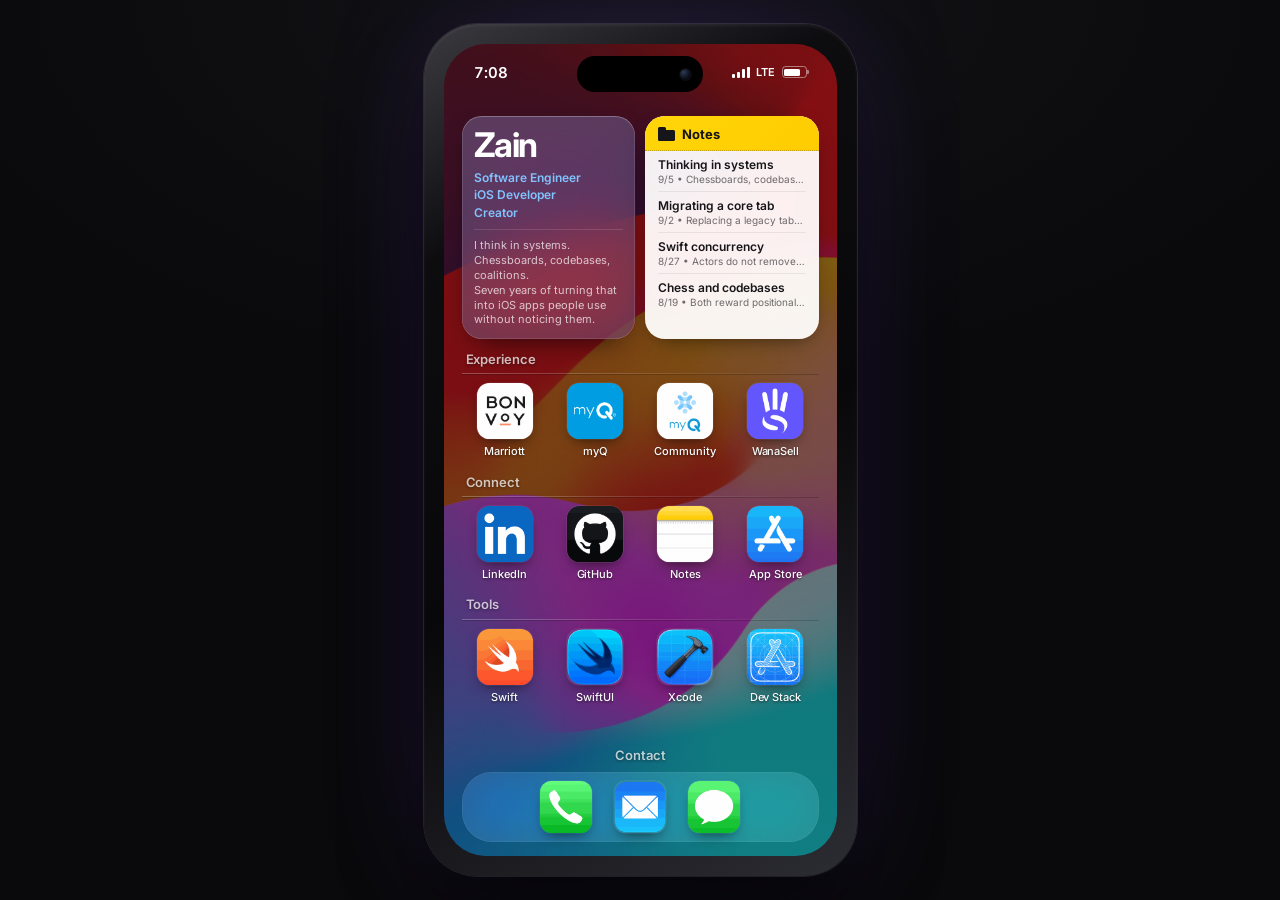
==== commit a1d8fded: "Clear the Dynamic Island above the first widget row The widgets sat 2px under the island, looking we" ====
--- a/index.html
+++ b/index.html
@@ -31,7 +31,7 @@
   <link rel="preconnect" href="https://fonts.googleapis.com">
   <link rel="preconnect" href="https://fonts.gstatic.com" crossorigin>
   <link href="https://fonts.googleapis.com/css2?family=Inter:wght@400;500;600;700&display=swap" rel="stylesheet">
-  <link rel="stylesheet" href="styles.css?v=f5e1e646">
+  <link rel="stylesheet" href="styles.css?v=34cc4197">
 
   <script type="application/ld+json">
   {
@@ -50,6 +50,8 @@
   </script>
 </head>
 <body>
+  <div class="home-wall" aria-hidden="true"></div>
+
   <div class="stage">
     <div class="phone-frame">
       <div class="dynamic-island" aria-hidden="true">
--- a/styles.css
+++ b/styles.css
@@ -174,6 +174,7 @@
 
 .stage {
   position: relative;
+  z-index: 1;              /* above .home-wall on mobile */
   display: flex;
   align-items: center;
   justify-content: center;
@@ -269,6 +270,36 @@
 
 .screen::-webkit-scrollbar { display: none; }
 
+/* The mobile wallpaper. Off on desktop, where the frame clips the wallpaper to
+   the screen's rounded rect and .screen's own pseudo-elements do the job.
+
+   Structured deliberately: the fixed element carries no filter, and the filter
+   sits on a child. A filter on a fixed element promotes it to its own
+   composited layer in WebKit, which stops it tracking the viewport on iOS
+   Safari — it scrolls with the document and exposes a band above it. This is
+   the same shape as .reader-wall, which never had the problem. */
+.home-wall {
+  display: none;
+  position: fixed;
+  inset: 0;
+  z-index: 0;
+  pointer-events: none;
+}
+
+.home-wall::before,
+.home-wall::after {
+  content: "";
+  position: absolute;
+  inset: 0;
+}
+
+.home-wall::before {
+  background: var(--wall);
+  filter: var(--wall-filter);
+}
+
+.home-wall::after { background: var(--wall-scrim); }
+
 .screen::before {
   content: "";
   position: absolute;
@@ -362,10 +393,16 @@
    Widgets
    ========================================================================== */
 
+/* The Dynamic Island overlays the top of the screen, and the status bar sits
+   beside it rather than under it, so the first widget row has to clear the
+   island itself. A real home screen leaves roughly 24pt there; at 2px the
+   widgets looked welded to it. Trimmed back on mobile, where the island is
+   hidden and only the status bar is above. */
 .widgets {
   display: grid;
   grid-template-columns: 1fr 1fr;
   gap: 10px;
+  margin-top: 22px;
 }
 
 .widget {
@@ -1685,12 +1722,19 @@
     grid-template-rows: auto auto 1fr auto;
   }
 
-  /* The wallpaper is fixed so it does not slide away as the page scrolls. */
+  /* The wallpaper moves out to .home-wall here. Fixing the screen's own
+     pseudo-elements did not survive iOS Safari: a filter on a fixed element
+     promotes it to its own composited layer, which stops tracking the viewport
+     and scrolls with the document instead, sliding the top edge down and
+     leaving a black band above it. The article pages never had this because
+     .reader-wall keeps the filter on a child of the fixed element rather than
+     on the fixed element itself, which is the shape .home-wall copies. */
   .screen::before,
   .screen::after {
-    position: fixed;
-    inset: 0;
+    display: none;
   }
+
+  .home-wall { display: block; }
 
   /* Kept on mobile, as it was originally: the clock and indicators are what
      make the page read as a phone once the frame is gone. */
@@ -1699,7 +1743,7 @@
     font-size: var(--t-subhead);
   }
 
-  .widgets { gap: 12px; }
+  .widgets { gap: 12px; margin-top: 6px; }
   .widget { padding: 16px; border-radius: 22px; }
 
   /* Two columns at every width. Stacking these full-width gets closer to the
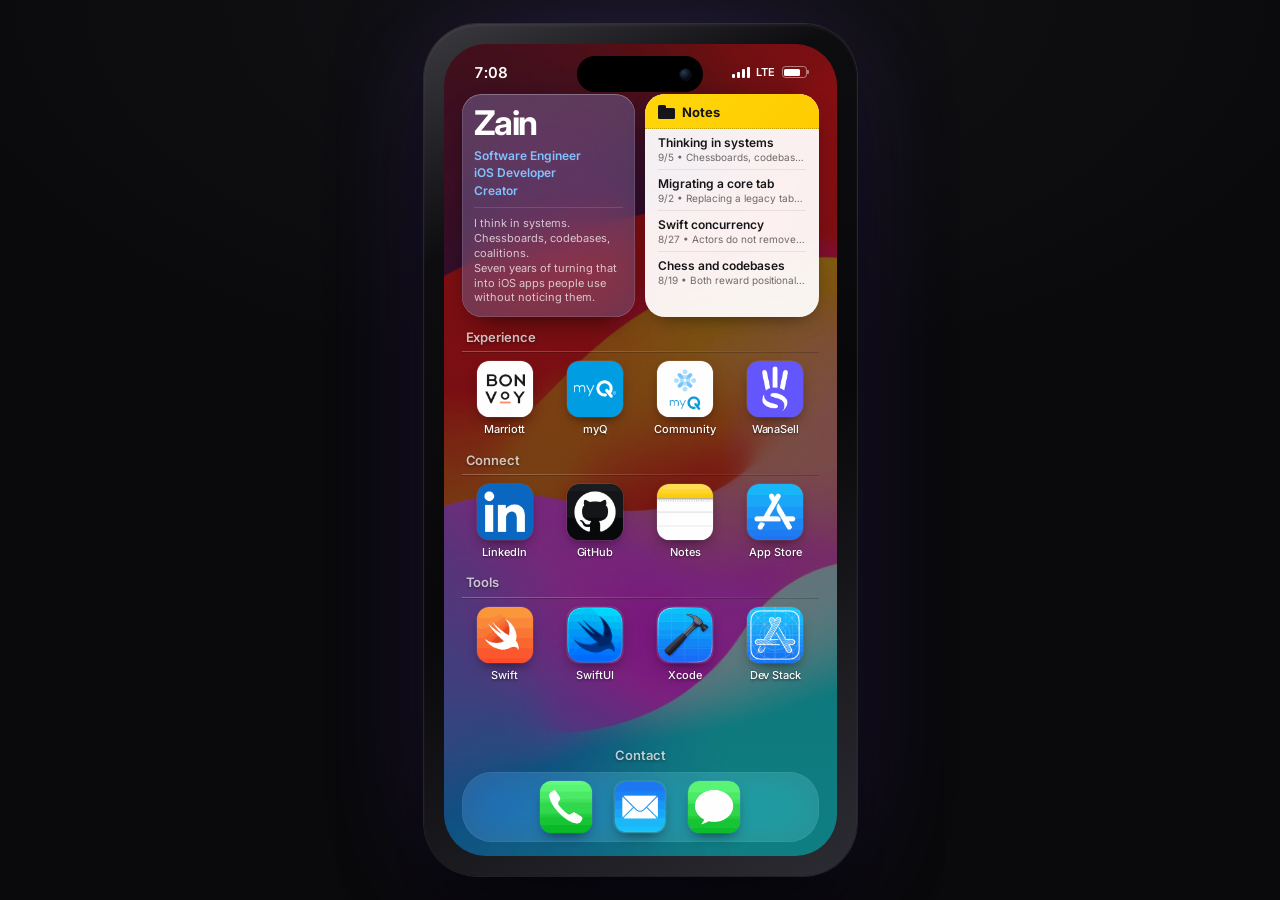
==== commit a95821b6: "Remove both remaining reasons the wallpaper can come unstuck on iOS Moving the filter onto a child o" ====
--- a/index.html
+++ b/index.html
@@ -31,7 +31,7 @@
   <link rel="preconnect" href="https://fonts.googleapis.com">
   <link rel="preconnect" href="https://fonts.gstatic.com" crossorigin>
   <link href="https://fonts.googleapis.com/css2?family=Inter:wght@400;500;600;700&display=swap" rel="stylesheet">
-  <link rel="stylesheet" href="styles.css?v=34cc4197">
+  <link rel="stylesheet" href="styles.css?v=2fa0c2c7">
 
   <script type="application/ld+json">
   {
--- a/styles.css
+++ b/styles.css
@@ -8,21 +8,16 @@
   /* --- Wallpaper -------------------------------------------------------- */
   /* The stock iOS wallpaper. It is what makes this read as an iPhone rather
      than a generic phone, so it stays. */
-  --wall: url('assets/wallpaper.jpg') center / cover no-repeat;
-  /* The image has a near-white band across the middle, exactly where the
-     Connect and Tools rows sit, and that band sets the legibility floor.
-
-     Most of the taming is done by the filter rather than the scrim, because a
-     black scrim desaturates as it darkens — it washes the wallpaper toward
-     grey — whereas contrast() compresses the bright band while lifting the
-     shadows, and saturate() puts the colour back. Measured against the source
-     image, this combination is 35% brighter and 26% more colourful than a flat
-     scrim alone, at the same worst-case contrast.
-
-     White app labels sit at 4.57:1 here (AA is 4.5:1). Raising brightness or
-     dropping the scrim goes under it — re-measure rather than adjusting by
-     eye. */
-  --wall-filter: saturate(1.45) contrast(0.8) brightness(0.72);
+  --wall: url('assets/wallpaper-tuned.jpg') center / cover no-repeat;
+  /* The image ships pre-filtered. The CSS filter it replaces promoted the
+     wallpaper into its own composited layer, and on iOS Safari that layer
+     stopped tracking the viewport: a fixed wallpaper drifted as the page
+     scrolled, exposing bands of page background above and below it. Baking it
+     also stops the browser re-filtering a full-screen image every frame.
+
+     tools/wallpaper.py holds the values and the reasoning. White app labels
+     sit at 4.70:1 over the scrim below (AA is 4.5:1) — re-measure there rather
+     than adjusting by eye. */
   --wall-scrim:
     linear-gradient(
       180deg,
@@ -141,7 +136,6 @@
   background-image: radial-gradient(80% 60% at 50% 0%, var(--void-lift) 0%, var(--void) 70%);
   -webkit-font-smoothing: antialiased;
   -moz-osx-font-smoothing: grayscale;
-  overflow-x: hidden;
 }
 
 img { display: block; max-width: 100%; height: auto; }
@@ -295,7 +289,6 @@
 
 .home-wall::before {
   background: var(--wall);
-  filter: var(--wall-filter);
 }
 
 .home-wall::after { background: var(--wall-scrim); }
@@ -305,7 +298,6 @@
   position: absolute;
   inset: 0;
   background: var(--wall);
-  filter: var(--wall-filter);
   z-index: -2;
 }
 
@@ -393,16 +385,10 @@
    Widgets
    ========================================================================== */
 
-/* The Dynamic Island overlays the top of the screen, and the status bar sits
-   beside it rather than under it, so the first widget row has to clear the
-   island itself. A real home screen leaves roughly 24pt there; at 2px the
-   widgets looked welded to it. Trimmed back on mobile, where the island is
-   hidden and only the status bar is above. */
 .widgets {
   display: grid;
   grid-template-columns: 1fr 1fr;
   gap: 10px;
-  margin-top: 22px;
 }
 
 .widget {
@@ -1204,7 +1190,6 @@
 
 .reader-wall::before {
   background: var(--wall);
-  filter: var(--wall-filter);
 }
 
 .reader-wall::after { background: var(--read-veil), var(--wall-scrim); }
@@ -1743,7 +1728,7 @@
     font-size: var(--t-subhead);
   }
 
-  .widgets { gap: 12px; margin-top: 6px; }
+  .widgets { gap: 12px; }
   .widget { padding: 16px; border-radius: 22px; }
 
   /* Two columns at every width. Stacking these full-width gets closer to the
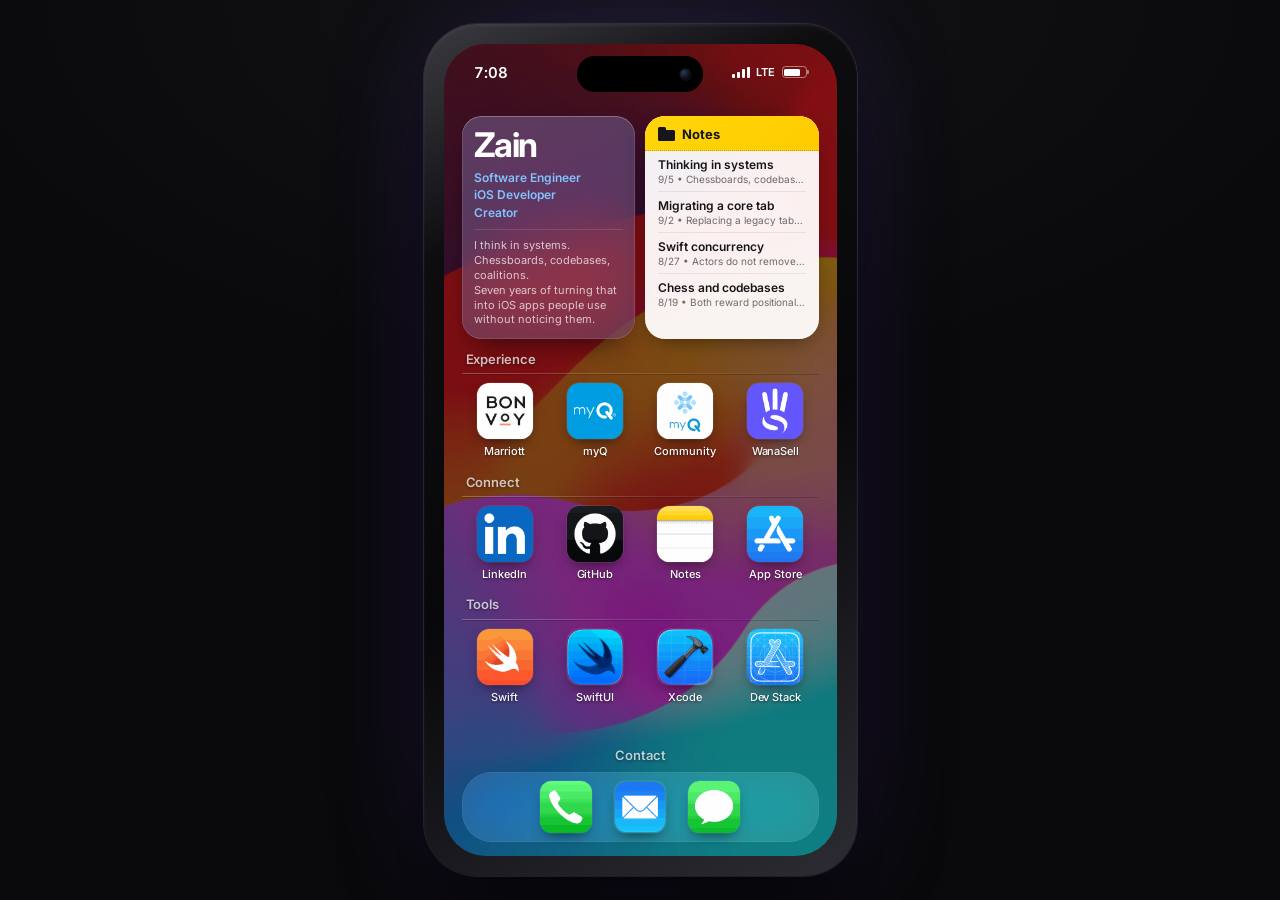
==== commit 6ea04454: "Merge main into ios-wallpaper-round2 Conflicts were entirely in generated HTML — index.html and the " ====
--- a/index.html
+++ b/index.html
@@ -5,23 +5,21 @@
   <meta name="viewport" content="width=device-width, initial-scale=1, viewport-fit=cover" />
 
   <title>zain</title>
-  <meta name="description" content="Zain A. is an iOS software engineer building native apps in Swift and SwiftUI. Currently at Marriott, previously myQ and WanaSell." />
+  <meta name="description" content="Zain — iosza.in" />
   <link rel="canonical" href="https://iosza.in/" />
   <meta name="theme-color" content="#0a0a0c" />
   <meta name="color-scheme" content="dark" />
 
   <meta property="og:type" content="website" />
   <meta property="og:url" content="https://iosza.in/" />
-  <meta property="og:title" content="Zain A. — iOS Engineer" />
-  <meta property="og:description" content="Building native apps in Swift and SwiftUI. Currently at Marriott, previously myQ and WanaSell." />
+  <meta property="og:title" content="Zain" />
   <meta property="og:image" content="https://iosza.in/assets/og-card.png" />
   <meta property="og:image:width" content="1200" />
   <meta property="og:image:height" content="630" />
-  <meta property="og:image:alt" content="Zain A., iOS Engineer" />
+  <meta property="og:image:alt" content="Zain" />
 
   <meta name="twitter:card" content="summary_large_image" />
-  <meta name="twitter:title" content="Zain A. — iOS Engineer" />
-  <meta name="twitter:description" content="Building native apps in Swift and SwiftUI. Currently at Marriott, previously myQ and WanaSell." />
+  <meta name="twitter:title" content="Zain" />
   <meta name="twitter:image" content="https://iosza.in/assets/og-card.png" />
 
   <link rel="icon" href="assets/favicon.svg" type="image/svg+xml" />
@@ -31,7 +29,7 @@
   <link rel="preconnect" href="https://fonts.googleapis.com">
   <link rel="preconnect" href="https://fonts.gstatic.com" crossorigin>
   <link href="https://fonts.googleapis.com/css2?family=Inter:wght@400;500;600;700&display=swap" rel="stylesheet">
-  <link rel="stylesheet" href="styles.css?v=2fa0c2c7">
+  <link rel="stylesheet" href="styles.css?v=cf499107">
 
   <script type="application/ld+json">
   {
--- a/styles.css
+++ b/styles.css
@@ -385,10 +385,16 @@
    Widgets
    ========================================================================== */
 
+/* The Dynamic Island overlays the top of the screen, and the status bar sits
+   beside it rather than under it, so the first widget row has to clear the
+   island itself. A real home screen leaves roughly 24pt there; at 2px the
+   widgets looked welded to it. Trimmed back on mobile, where the island is
+   hidden and only the status bar is above. */
 .widgets {
   display: grid;
   grid-template-columns: 1fr 1fr;
   gap: 10px;
+  margin-top: 22px;
 }
 
 .widget {
@@ -1728,7 +1734,7 @@
     font-size: var(--t-subhead);
   }
 
-  .widgets { gap: 12px; }
+  .widgets { gap: 12px; margin-top: 6px; }
   .widget { padding: 16px; border-radius: 22px; }
 
   /* Two columns at every width. Stacking these full-width gets closer to the
